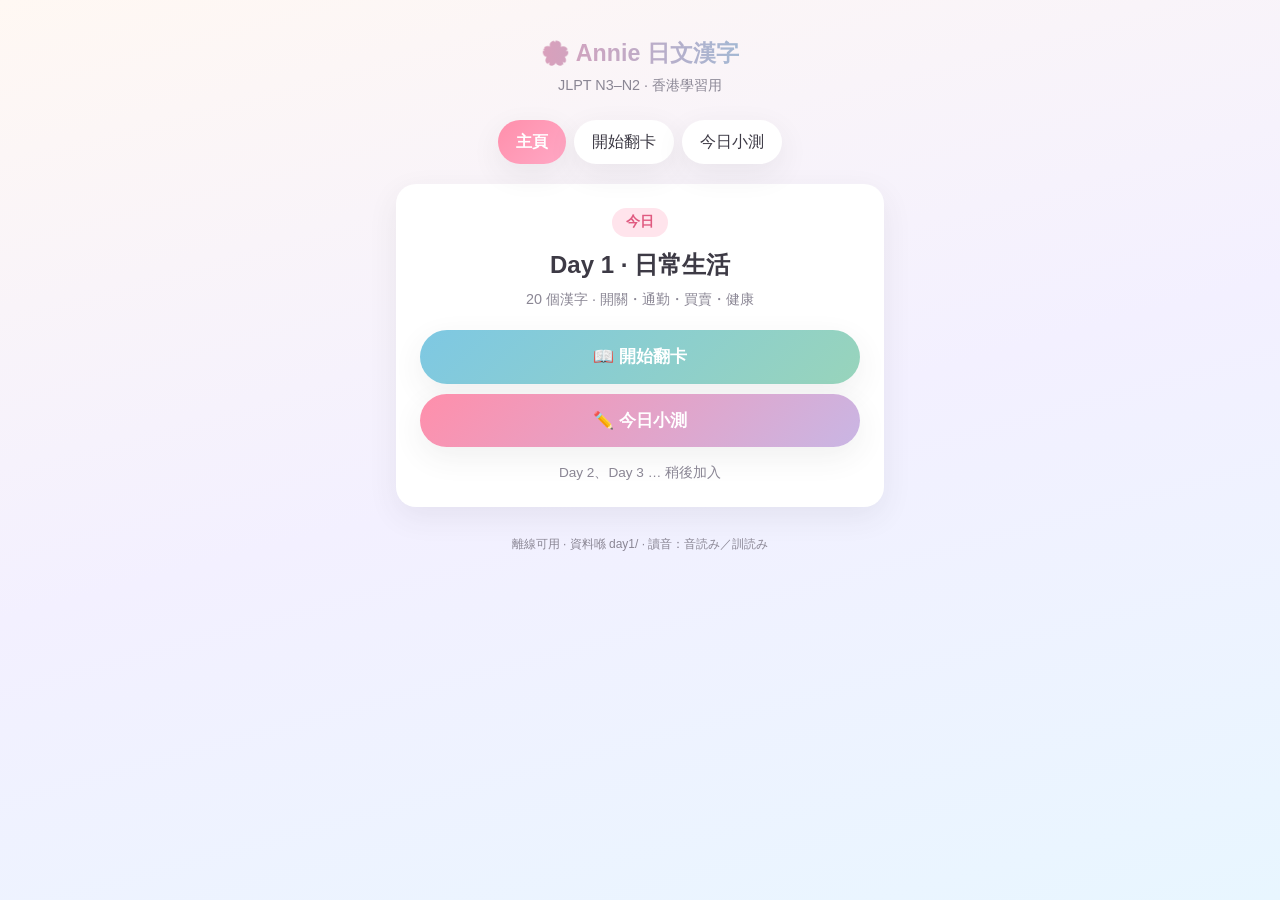
==== docs/flashcards/index.html @ c09129e2 "Add Day 1 Japanese kanji flashcards under docs/flashcards. Serve the static site from the existing G" ====
<!DOCTYPE html>
<html lang="zh-HK">
<head>
<meta charset="UTF-8" />
<meta name="viewport" content="width=device-width, initial-scale=1, viewport-fit=cover" />
<title>Annie 日文漢字 · 每日練習</title>
<style>
  :root {
    --bg: #fff8f3;
    --card: #ffffff;
    --accent: #ff8fab;
    --accent2: #7ec8e3;
    --mint: #98d4bb;
    --lavender: #c9b6e4;
    --text: #3d3a45;
    --muted: #8a8694;
    --shadow: 0 10px 30px rgba(61, 58, 69, 0.08);
    --radius: 20px;
  }
  * { box-sizing: border-box; margin: 0; padding: 0; }
  body {
    font-family: "Hiragino Sans", "Noto Sans TC", "PingFang HK", "Segoe UI", sans-serif;
    background: linear-gradient(165deg, #fff8f3 0%, #f3f0ff 50%, #e8f6ff 100%);
    color: var(--text);
    min-height: 100dvh;
    line-height: 1.5;
  }
  .app { max-width: 520px; margin: 0 auto; padding: 16px 16px 40px; }
  header.app-header {
    text-align: center; padding: 20px 8px 12px;
  }
  header.app-header h1 {
    font-size: 1.45rem; font-weight: 700;
    background: linear-gradient(90deg, #ff8fab, #7ec8e3);
    -webkit-background-clip: text; background-clip: text; color: transparent;
  }
  header.app-header p { color: var(--muted); font-size: 0.9rem; margin-top: 4px; }

  .nav {
    display: flex; gap: 8px; justify-content: center; flex-wrap: wrap;
    margin: 12px 0 20px;
  }
  .nav button, .btn {
    border: none; cursor: pointer; font: inherit;
    padding: 10px 18px; border-radius: 999px;
    background: var(--card); color: var(--text);
    box-shadow: var(--shadow); transition: transform .15s, background .15s;
  }
  .nav button:hover, .btn:hover { transform: translateY(-1px); }
  .nav button.active {
    background: linear-gradient(135deg, #ff8fab, #ffa8c5);
    color: #fff; font-weight: 600;
  }
  .btn-primary {
    background: linear-gradient(135deg, #7ec8e3, #98d4bb);
    color: #fff; font-weight: 600;
  }
  .btn-accent {
    background: linear-gradient(135deg, #ff8fab, #c9b6e4);
    color: #fff; font-weight: 600;
  }
  .btn-ghost {
    background: transparent; box-shadow: none;
    border: 2px solid #e8e4f0; color: var(--muted);
  }
  .hidden { display: none !important; }

  /* Home */
  .day-card {
    background: var(--card); border-radius: var(--radius);
    padding: 24px; box-shadow: var(--shadow); text-align: center;
  }
  .day-badge {
    display: inline-block; padding: 4px 14px; border-radius: 999px;
    background: #ffe4ec; color: #e05a80; font-size: 0.85rem; font-weight: 600;
    margin-bottom: 10px;
  }
  .day-card h2 { font-size: 1.5rem; margin-bottom: 6px; }
  .day-card .meta { color: var(--muted); font-size: 0.9rem; margin-bottom: 20px; }
  .day-actions { display: flex; flex-direction: column; gap: 10px; }
  .day-actions .btn { width: 100%; padding: 14px; font-size: 1.05rem; }
  .coming { margin-top: 16px; color: var(--muted); font-size: 0.85rem; }

  /* Study */
  .study-top {
    display: flex; align-items: center; justify-content: space-between;
    margin-bottom: 12px; gap: 8px;
  }
  .counter {
    font-weight: 700; color: var(--accent);
    background: #fff; padding: 6px 14px; border-radius: 999px;
    box-shadow: var(--shadow); font-size: 0.95rem;
  }
  .flip-scene {
    perspective: 1200px; margin: 0 auto 16px;
    width: 100%; max-width: 360px; aspect-ratio: 3/4;
  }
  .flip-card {
    width: 100%; height: 100%; position: relative;
    transform-style: preserve-3d; transition: transform 0.55s ease;
    cursor: pointer; border-radius: var(--radius);
  }
  .flip-card.flipped { transform: rotateY(180deg); }
  .face {
    position: absolute; inset: 0; backface-visibility: hidden;
    border-radius: var(--radius); background: var(--card);
    box-shadow: var(--shadow); overflow: hidden;
    display: flex; flex-direction: column; align-items: center;
    justify-content: center; padding: 20px;
  }
  .face.back { transform: rotateY(180deg); justify-content: flex-start; overflow-y: auto; }
  .face img {
    width: 70%; max-width: 220px; aspect-ratio: 1;
    object-fit: cover; border-radius: 16px;
    box-shadow: 0 4px 16px rgba(0,0,0,0.06); margin-bottom: 16px;
  }
  .kanji-big {
    font-size: clamp(3.5rem, 18vw, 5.5rem);
    font-weight: 700; line-height: 1; color: var(--text);
  }
  .hint { color: var(--muted); font-size: 0.8rem; margin-top: 10px; }
  .reading-block {
    width: 100%; margin: 8px 0; padding: 12px 14px;
    border-radius: 14px; background: #f8f5ff; text-align: left;
  }
  .reading-block.on { background: #eef7ff; }
  .reading-block.kun { background: #fff0f5; }
  .reading-label {
    font-size: 0.75rem; font-weight: 700; letter-spacing: 0.05em;
    color: var(--muted); margin-bottom: 2px;
  }
  .reading-value {
    font-size: 1.35rem; font-weight: 700; color: var(--text);
    font-family: "Hiragino Sans", "Noto Sans JP", sans-serif;
  }
  .meaning-zh {
    font-size: 1.15rem; font-weight: 600; margin: 10px 0 4px; color: #e05a80;
  }
  .meaning-en { color: var(--muted); font-size: 0.9rem; margin-bottom: 10px; }
  .example-box {
    width: 100%; padding: 12px; border-radius: 12px;
    background: #f0faf5; font-size: 0.95rem; text-align: left;
  }
  .tts-btn {
    margin-top: 14px; padding: 10px 20px; border-radius: 999px;
    border: none; background: linear-gradient(135deg, #7ec8e3, #c9b6e4);
    color: #fff; font-weight: 600; cursor: pointer; font: inherit;
  }
  .controls {
    display: flex; gap: 10px; justify-content: center; align-items: center;
    flex-wrap: wrap;
  }
  .controls .btn { min-width: 100px; }

  /* Test */
  .test-progress {
    height: 8px; background: #eee; border-radius: 999px; overflow: hidden;
    margin-bottom: 16px;
  }
  .test-progress .bar {
    height: 100%; background: linear-gradient(90deg, #ff8fab, #7ec8e3);
    width: 0%; transition: width .3s;
  }
  .q-card {
    background: var(--card); border-radius: var(--radius);
    padding: 22px; box-shadow: var(--shadow);
  }
  .q-type {
    display: inline-block; font-size: 0.75rem; font-weight: 700;
    padding: 3px 10px; border-radius: 999px; background: #eef7ff;
    color: #4a90b8; margin-bottom: 12px;
  }
  .q-prompt { font-size: 1.1rem; margin-bottom: 16px; text-align: center; }
  .q-prompt .big-kanji { font-size: 4rem; font-weight: 700; display: block; margin: 8px 0; }
  .q-prompt img {
    width: 140px; height: 140px; object-fit: cover; border-radius: 14px;
    display: block; margin: 10px auto;
  }
  .choices { display: grid; gap: 10px; }
  .choice {
    padding: 14px; border-radius: 14px; border: 2px solid #eee;
    background: #fafafa; cursor: pointer; font: inherit; text-align: center;
    font-size: 1.1rem; transition: border-color .15s, background .15s;
  }
  .choice:hover:not(:disabled) { border-color: var(--accent2); }
  .choice.correct { border-color: #5cb88a; background: #e8f8f0; }
  .choice.wrong { border-color: #e07a8a; background: #ffeef1; }
  .choice:disabled { cursor: default; opacity: 0.95; }
  .feedback {
    margin-top: 14px; padding: 12px; border-radius: 12px;
    background: #f8f5ff; font-size: 0.95rem; text-align: center;
  }
  .result-card { text-align: center; }
  .score-big { font-size: 3rem; font-weight: 700; color: var(--accent); margin: 10px 0; }
  .wrong-list { text-align: left; margin-top: 16px; }
  .wrong-item {
    padding: 12px; border-radius: 12px; background: #fff5f7;
    margin-bottom: 8px; font-size: 0.9rem;
  }
  .wrong-item strong { color: #e05a80; }

  footer.note {
    text-align: center; color: var(--muted); font-size: 0.75rem;
    margin-top: 28px;
  }
</style>
</head>
<body>
<div class="app">
  <header class="app-header">
    <h1>🌸 Annie 日文漢字</h1>
    <p>JLPT N3–N2 · 香港學習用</p>
  </header>

  <nav class="nav" id="mainNav">
    <button type="button" data-view="home" class="active">主頁</button>
    <button type="button" data-view="study">開始翻卡</button>
    <button type="button" data-view="test">今日小測</button>
  </nav>

  <!-- HOME -->
  <section id="view-home">
    <div class="day-card">
      <span class="day-badge">今日</span>
      <h2>Day 1 · 日常生活</h2>
      <p class="meta">20 個漢字 · 開關・通勤・買賣・健康</p>
      <div class="day-actions">
        <button type="button" class="btn btn-primary" id="btnStartStudy">📖 開始翻卡</button>
        <button type="button" class="btn btn-accent" id="btnStartTest">✏️ 今日小測</button>
      </div>
      <p class="coming">Day 2、Day 3 … 稍後加入</p>
    </div>
  </section>

  <!-- STUDY -->
  <section id="view-study" class="hidden">
    <div class="study-top">
      <button type="button" class="btn btn-ghost" id="btnStudyHome">← 主頁</button>
      <span class="counter" id="cardCounter">1 / 20</span>
      <span style="width:64px"></span>
    </div>
    <div class="flip-scene">
      <div class="flip-card" id="flipCard" tabindex="0" role="button" aria-label="撳一下翻卡">
        <div class="face front" id="cardFront"></div>
        <div class="face back" id="cardBack"></div>
      </div>
    </div>
    <div class="controls">
      <button type="button" class="btn" id="btnPrev">← 上一張</button>
      <button type="button" class="btn btn-primary" id="btnFlip">翻卡</button>
      <button type="button" class="btn" id="btnNext">下一張 →</button>
    </div>
  </section>

  <!-- TEST -->
  <section id="view-test" class="hidden">
    <div class="study-top">
      <button type="button" class="btn btn-ghost" id="btnTestHome">← 主頁</button>
      <span class="counter" id="testCounter">題 1 / 10</span>
      <span style="width:64px"></span>
    </div>
    <div class="test-progress"><div class="bar" id="testBar"></div></div>
    <div id="testArea"></div>
  </section>

  <footer class="note">離線可用 · 資料喺 day1/ · 讀音：音読み／訓読み</footer>
</div>

<script>
const DAY_PATH = "day1/";
let cards = [];
let idx = 0;
let flipped = false;
let testQ = [];
let testI = 0;
let testScore = 0;
let testAnswers = [];

async function loadCards() {
  const res = await fetch(DAY_PATH + "cards.json");
  cards = await res.json();
}

function showView(name) {
  ["home", "study", "test"].forEach(v => {
    document.getElementById("view-" + v).classList.toggle("hidden", v !== name);
  });
  document.querySelectorAll("#mainNav button").forEach(b => {
    b.classList.toggle("active", b.dataset.view === name);
  });
}

function imgSrc(c) {
  return DAY_PATH + c.image;
}

function renderCard() {
  const c = cards[idx];
  flipped = false;
  document.getElementById("flipCard").classList.remove("flipped");
  document.getElementById("cardCounter").textContent = `${idx + 1} / ${cards.length}`;

  document.getElementById("cardFront").innerHTML = `
    <img src="${imgSrc(c)}" alt="${c.meaning_en}" />
    <div class="kanji-big">${c.kanji}</div>
    <p class="hint">撳卡睇讀音同意思</p>
  `;

  const on = c.readings.on || "—";
  const kun = c.readings.kun || "—";
  document.getElementById("cardBack").innerHTML = `
    <div class="kanji-big" style="font-size:2.8rem;margin-bottom:8px">${c.kanji}</div>
    <div class="reading-block on">
      <div class="reading-label">音読み（音）</div>
      <div class="reading-value">${on}</div>
    </div>
    <div class="reading-block kun">
      <div class="reading-label">訓読み（訓）</div>
      <div class="reading-value">${kun}</div>
    </div>
    <div class="meaning-zh">粵語意思：${c.meaning_zh_hk}</div>
    <div class="meaning-en">${c.meaning_en}</div>
    <div class="example-box"><strong>例句／詞：</strong>${c.example}</div>
    <button type="button" class="tts-btn" id="ttsBtn">🔊 讀一次</button>
  `;
  document.getElementById("ttsBtn").onclick = (e) => {
    e.stopPropagation();
    speakCard(c);
  };
}

function speakCard(c) {
  if (!window.speechSynthesis) return;
  speechSynthesis.cancel();
  const parts = [];
  if (c.readings.kun && c.readings.kun !== "—") {
    // speak first kun reading in hiragana-ish: use example word reading if possible
    parts.push(c.readings.kun.split("・")[0]);
  } else if (c.readings.on) {
    parts.push(c.readings.on);
  }
  // Prefer speaking the example word's kana from parentheses
  const m = c.example.match(/（([^）]+)）/);
  const text = m ? m[1].split("・")[0] : (parts[0] || c.kanji);
  const u = new SpeechSynthesisUtterance(text);
  u.lang = "ja-JP";
  u.rate = 0.85;
  speechSynthesis.speak(u);
}

function flip() {
  flipped = !flipped;
  document.getElementById("flipCard").classList.toggle("flipped", flipped);
}

function nextCard() {
  idx = (idx + 1) % cards.length;
  renderCard();
}
function prevCard() {
  idx = (idx - 1 + cards.length) % cards.length;
  renderCard();
}

/* ---- TEST ---- */
function shuffle(a) {
  const arr = a.slice();
  for (let i = arr.length - 1; i > 0; i--) {
    const j = Math.floor(Math.random() * (i + 1));
    [arr[i], arr[j]] = [arr[j], arr[i]];
  }
  return arr;
}

function pickWrong(correct, fieldFn, n = 3) {
  const others = shuffle(cards.filter(c => c.id !== correct.id));
  const opts = [fieldFn(correct)];
  for (const o of others) {
    const v = fieldFn(o);
    if (!opts.includes(v)) opts.push(v);
    if (opts.length >= n + 1) break;
  }
  return shuffle(opts);
}

function buildQuiz() {
  const pool = shuffle(cards);
  const qs = [];

  // 3× image/meaning → kanji
  for (let i = 0; i < 3; i++) {
    const c = pool[i];
    qs.push({
      type: "img2kanji",
      typeLabel: "睇圖揀漢字",
      card: c,
      prompt: `邊個漢字代表「${c.meaning_zh_hk}」？`,
      showImg: true,
      choices: pickWrong(c, x => x.kanji),
      answer: c.kanji,
      explain: `${c.kanji}　音 ${c.readings.on}　訓 ${c.readings.kun}`
    });
  }

  // 4× kanji → reading (mix on/kun)
  for (let i = 3; i < 7; i++) {
    const c = pool[i];
    const askOn = i % 2 === 0 && c.readings.on && c.readings.on !== "—";
    const correct = askOn ? c.readings.on : (c.readings.kun !== "—" ? c.readings.kun : c.readings.on);
    const label = askOn ? "音読み" : "訓読み";
    qs.push({
      type: "kanji2read",
      typeLabel: `揀正確${label}`,
      card: c,
      prompt: `<span class="big-kanji">${c.kanji}</span>正確嘅<strong>${label}</strong>係？`,
      showImg: false,
      choices: pickWrong(c, x => {
        if (askOn) return x.readings.on;
        return x.readings.kun !== "—" ? x.readings.kun : x.readings.on;
      }),
      answer: correct,
      explain: `${c.kanji}　音 ${c.readings.on}　訓 ${c.readings.kun}　（${c.meaning_zh_hk}）`
    });
  }

  // 3× example → meaning
  for (let i = 7; i < 10; i++) {
    const c = pool[i];
    const word = c.example.split("—")[0].trim();
    qs.push({
      type: "ex2mean",
      typeLabel: "例句意思",
      card: c,
      prompt: `「${word}」嘅意思係？`,
      showImg: false,
      choices: pickWrong(c, x => x.meaning_zh_hk),
      answer: c.meaning_zh_hk,
      explain: `${c.kanji}　${c.example}`
    });
  }

  return shuffle(qs).slice(0, 10);
}

function startTest() {
  testQ = buildQuiz();
  testI = 0;
  testScore = 0;
  testAnswers = [];
  showView("test");
  renderQuestion();
}

function renderQuestion() {
  const area = document.getElementById("testArea");
  if (testI >= testQ.length) {
    renderResult();
    return;
  }
  const q = testQ[testI];
  document.getElementById("testCounter").textContent = `題 ${testI + 1} / ${testQ.length}`;
  document.getElementById("testBar").style.width = `${(testI / testQ.length) * 100}%`;

  let promptHtml = `<div class="q-prompt">${q.prompt}`;
  if (q.showImg) promptHtml += `<img src="${imgSrc(q.card)}" alt="" />`;
  promptHtml += `</div>`;

  area.innerHTML = `
    <div class="q-card">
      <span class="q-type">${q.typeLabel}</span>
      ${promptHtml}
      <div class="choices" id="choices">
        ${q.choices.map(ch => `<button type="button" class="choice" data-val="${encodeURIComponent(ch)}">${ch}</button>`).join("")}
      </div>
      <div id="qFeedback" class="feedback hidden"></div>
      <div style="margin-top:14px;text-align:center" class="hidden" id="nextQWrap">
        <button type="button" class="btn btn-primary" id="btnNextQ">下一題 →</button>
      </div>
    </div>
  `;

  document.querySelectorAll(".choice").forEach(btn => {
    btn.addEventListener("click", () => answerQ(btn, q));
  });
}

function answerQ(btn, q) {
  const val = decodeURIComponent(btn.dataset.val);
  const correct = val === q.answer;
  if (correct) testScore++;
  testAnswers.push({ q, chosen: val, correct });

  document.querySelectorAll(".choice").forEach(b => {
    b.disabled = true;
    const v = decodeURIComponent(b.dataset.val);
    if (v === q.answer) b.classList.add("correct");
    if (v === val && !correct) b.classList.add("wrong");
  });

  const fb = document.getElementById("qFeedback");
  fb.classList.remove("hidden");
  fb.innerHTML = correct
    ? `✅ 啱！<br>${q.explain}`
    : `❌ 唔啱。正解：<strong>${q.answer}</strong><br>${q.explain}`;
  document.getElementById("nextQWrap").classList.remove("hidden");
  document.getElementById("btnNextQ").onclick = () => {
    testI++;
    renderQuestion();
  };
  document.getElementById("testBar").style.width = `${((testI + 1) / testQ.length) * 100}%`;
}

function renderResult() {
  document.getElementById("testCounter").textContent = "完成！";
  document.getElementById("testBar").style.width = "100%";
  const wrongs = testAnswers.filter(a => !a.correct);
  const area = document.getElementById("testArea");
  area.innerHTML = `
    <div class="q-card result-card">
      <h2>今日小測結果</h2>
      <div class="score-big">${testScore} / ${testQ.length}</div>
      <p>${testScore === testQ.length ? "完美！太叻啦 🎉" : testScore >= 7 ? "唔錯呀，繼續加油 💪" : "再翻卡溫習吓啦 📖"}</p>
      ${wrongs.length ? `
        <div class="wrong-list">
          <h3 style="margin-bottom:8px">需要再睇：</h3>
          ${wrongs.map(w => `
            <div class="wrong-item">
              <strong>${w.q.card.kanji}</strong> — 你揀咗「${w.chosen}」<br>
              正解：${w.q.answer}<br>
              音 ${w.q.card.readings.on}　／　訓 ${w.q.card.readings.kun}
            </div>
          `).join("")}
        </div>
      ` : ""}
      <div style="display:flex;flex-direction:column;gap:10px;margin-top:20px">
        <button type="button" class="btn btn-accent" id="btnRetry">再試一次</button>
        <button type="button" class="btn btn-primary" id="btnBackStudy">返去翻卡</button>
        <button type="button" class="btn btn-ghost" id="btnBackHome">主頁</button>
      </div>
    </div>
  `;
  document.getElementById("btnRetry").onclick = startTest;
  document.getElementById("btnBackStudy").onclick = () => { showView("study"); renderCard(); };
  document.getElementById("btnBackHome").onclick = () => showView("home");
}

/* ---- wire up ---- */
document.getElementById("mainNav").addEventListener("click", e => {
  const b = e.target.closest("button[data-view]");
  if (!b) return;
  if (b.dataset.view === "study") { showView("study"); renderCard(); }
  else if (b.dataset.view === "test") startTest();
  else showView("home");
});
document.getElementById("btnStartStudy").onclick = () => { showView("study"); renderCard(); };
document.getElementById("btnStartTest").onclick = startTest;
document.getElementById("btnStudyHome").onclick = () => showView("home");
document.getElementById("btnTestHome").onclick = () => showView("home");
document.getElementById("btnFlip").onclick = flip;
document.getElementById("btnNext").onclick = nextCard;
document.getElementById("btnPrev").onclick = prevCard;
document.getElementById("flipCard").onclick = (e) => {
  if (e.target.closest("#ttsBtn")) return;
  flip();
};

document.addEventListener("keydown", e => {
  if (document.getElementById("view-study").classList.contains("hidden")) return;
  if (e.key === "ArrowRight") nextCard();
  else if (e.key === "ArrowLeft") prevCard();
  else if (e.key === " " || e.key === "Enter") { e.preventDefault(); flip(); }
});

loadCards().then(() => {
  console.log("Loaded", cards.length, "cards");
}).catch(err => {
  document.getElementById("view-home").innerHTML =
    `<div class="day-card"><p>載入失敗：請用本地伺服器開啟，或確認 day1/cards.json 存在。<br>${err}</p></div>`;
});
</script>
</body>
</html>
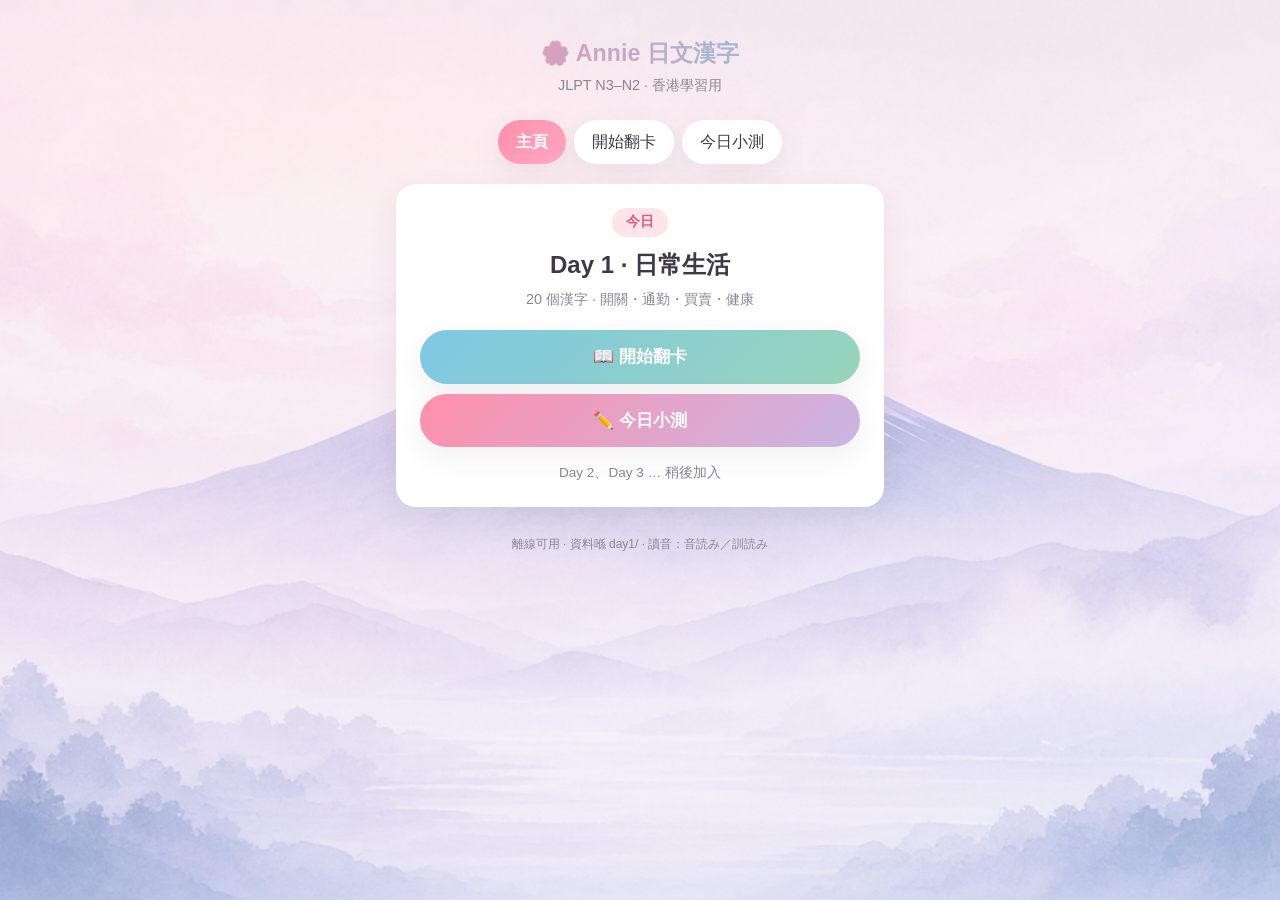
==== commit d7dfcfe1: "Add Mt Fuji background to the flashcard site. Use fuji-bg.png as a fixed cover behind the daily kanj" ====
--- a/docs/flashcards/index.html
+++ b/docs/flashcards/index.html
@@ -20,10 +20,21 @@
   * { box-sizing: border-box; margin: 0; padding: 0; }
   body {
     font-family: "Hiragino Sans", "Noto Sans TC", "PingFang HK", "Segoe UI", sans-serif;
-    background: linear-gradient(165deg, #fff8f3 0%, #f3f0ff 50%, #e8f6ff 100%);
     color: var(--text);
     min-height: 100dvh;
     line-height: 1.5;
+    background-color: #f3eef8;
+    background-image:
+      linear-gradient(180deg, rgba(255,248,243,0.55) 0%, rgba(243,240,255,0.45) 40%, rgba(232,246,255,0.5) 100%),
+      url("fuji-bg.png");
+    background-size: cover;
+    background-position: center bottom;
+    background-repeat: no-repeat;
+    background-attachment: fixed;
+  }
+  .day-card, .face, .nav button, .btn, .counter, .q-card {
+    background: rgba(255,255,255,0.92);
+    backdrop-filter: blur(8px);
   }
   .app { max-width: 520px; margin: 0 auto; padding: 16px 16px 40px; }
   header.app-header {
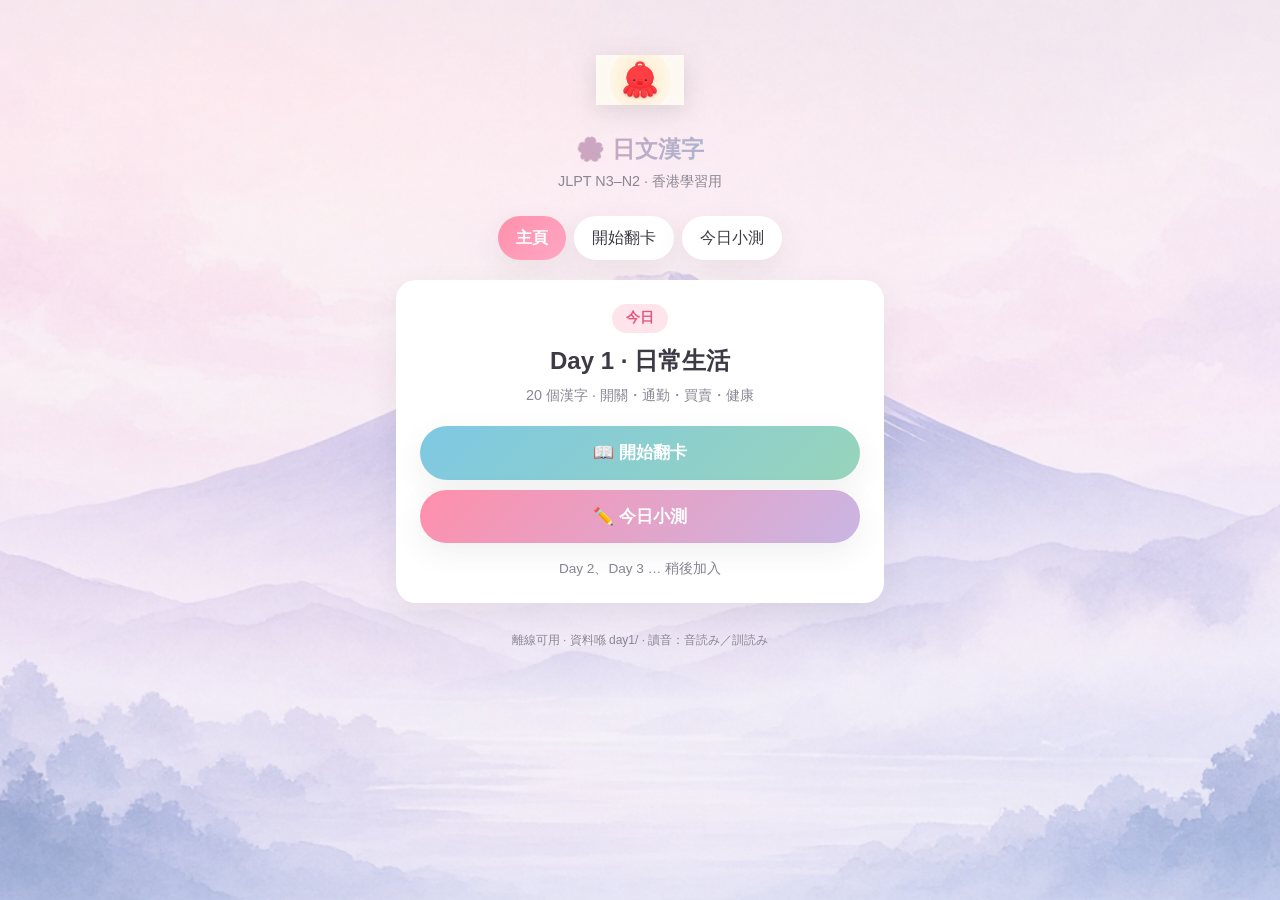
==== commit 30a8187f: "Add the octopus mascot and drop Annie from the flashcard title. Put the plush illustration in the he" ====
--- a/docs/flashcards/index.html
+++ b/docs/flashcards/index.html
@@ -3,7 +3,7 @@
 <head>
 <meta charset="UTF-8" />
 <meta name="viewport" content="width=device-width, initial-scale=1, viewport-fit=cover" />
-<title>Annie 日文漢字 · 每日練習</title>
+<title>日文漢字 · 每日練習</title>
 <style>
   :root {
     --bg: #fff8f3;
@@ -45,6 +45,12 @@
     background: linear-gradient(90deg, #ff8fab, #7ec8e3);
     -webkit-background-clip: text; background-clip: text; color: transparent;
   }
+
+  .mascot {
+    width: 88px; height: 88px; margin: 0 auto 8px;
+    display: block; object-fit: contain;
+    filter: drop-shadow(0 6px 12px rgba(61,58,69,0.15));
+  }
   header.app-header p { color: var(--muted); font-size: 0.9rem; margin-top: 4px; }
 
   .nav {
@@ -219,7 +225,8 @@
 <body>
 <div class="app">
   <header class="app-header">
-    <h1>🌸 Annie 日文漢字</h1>
+    <img class="mascot" src="octopus-mascot.png" alt="章魚公仔" width="88" height="88" />
+    <h1>🌸 日文漢字</h1>
     <p>JLPT N3–N2 · 香港學習用</p>
   </header>
 
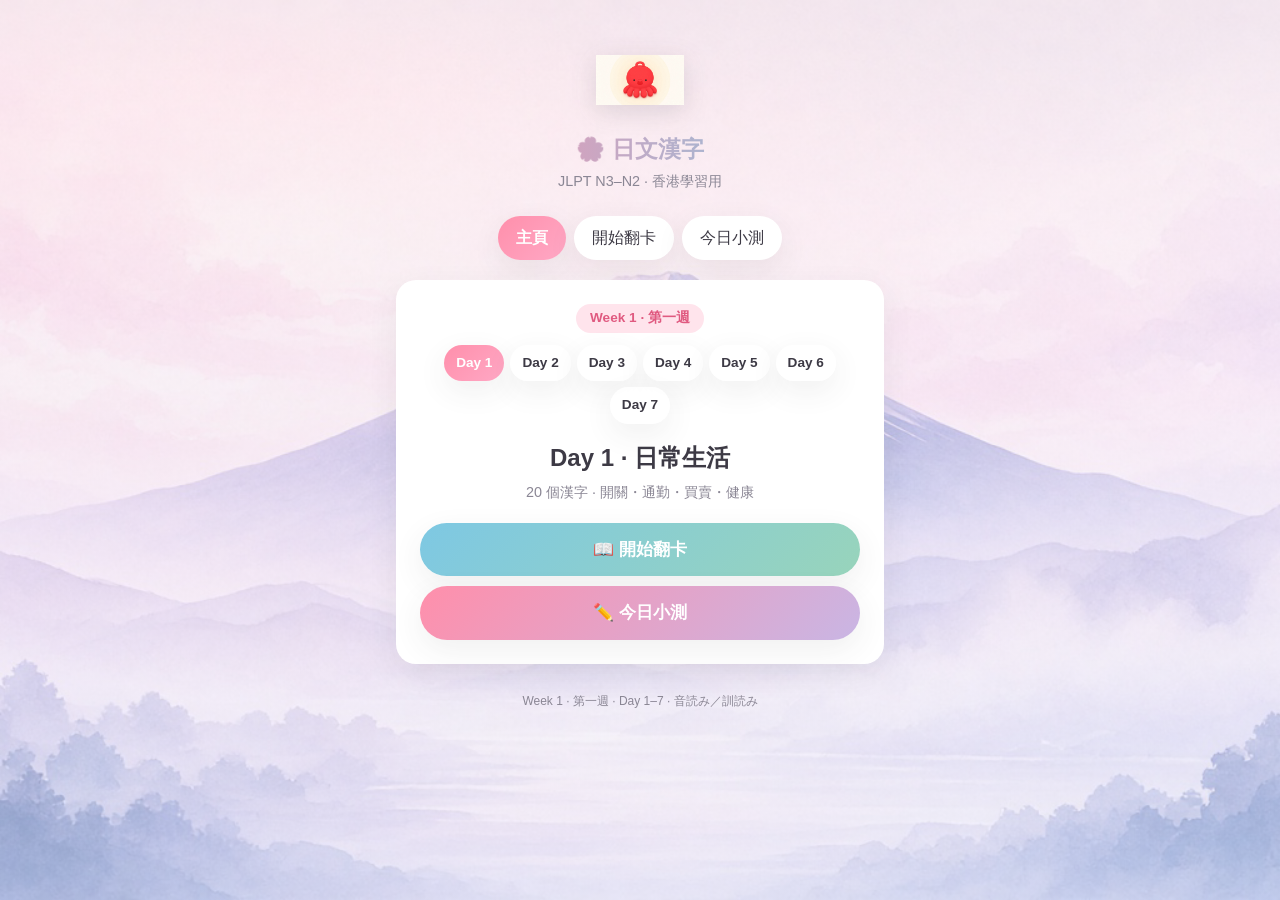
==== commit b3a30590: "Add Week 1 days 2–7 to the flashcard site. Let the home page switch across seven everyday themes, ea" ====
--- a/docs/flashcards/index.html
+++ b/docs/flashcards/index.html
@@ -96,7 +96,21 @@
   .day-card .meta { color: var(--muted); font-size: 0.9rem; margin-bottom: 20px; }
   .day-actions { display: flex; flex-direction: column; gap: 10px; }
   .day-actions .btn { width: 100%; padding: 14px; font-size: 1.05rem; }
-  .coming { margin-top: 16px; color: var(--muted); font-size: 0.85rem; }
+  .day-switch {
+    display: flex; flex-wrap: wrap; gap: 6px; justify-content: center;
+    margin: 2px 0 16px;
+  }
+  .day-switch button {
+    border: none; cursor: pointer; font: inherit; font-weight: 700;
+    padding: 8px 12px; border-radius: 999px;
+    background: rgba(255,255,255,0.92); color: var(--text);
+    box-shadow: var(--shadow); font-size: 0.85rem;
+  }
+  .day-switch button.active {
+    background: linear-gradient(135deg, #ff8fab, #ffa8c5);
+    color: #fff;
+  }
+  .day-chip { font-size: 0.85rem; }
 
   /* Study */
   .study-top {
@@ -239,14 +253,14 @@
   <!-- HOME -->
   <section id="view-home">
     <div class="day-card">
-      <span class="day-badge">今日</span>
-      <h2>Day 1 · 日常生活</h2>
-      <p class="meta">20 個漢字 · 開關・通勤・買賣・健康</p>
+      <span class="day-badge" id="weekBadge">Week 1 · 第一週</span>
+      <div class="day-switch" id="daySwitch" role="group" aria-label="選擇日子"></div>
+      <h2 id="dayTitle">Day 1 · 日常生活</h2>
+      <p class="meta" id="dayMeta">20 個漢字 · 開關・通勤・買賣・健康</p>
       <div class="day-actions">
         <button type="button" class="btn btn-primary" id="btnStartStudy">📖 開始翻卡</button>
         <button type="button" class="btn btn-accent" id="btnStartTest">✏️ 今日小測</button>
       </div>
-      <p class="coming">Day 2、Day 3 … 稍後加入</p>
     </div>
   </section>
 
@@ -255,7 +269,7 @@
     <div class="study-top">
       <button type="button" class="btn btn-ghost" id="btnStudyHome">← 主頁</button>
       <span class="counter" id="cardCounter">1 / 20</span>
-      <span style="width:64px"></span>
+      <span class="counter day-chip" id="studyDayChip">Day 1</span>
     </div>
     <div class="flip-scene">
       <div class="flip-card" id="flipCard" tabindex="0" role="button" aria-label="撳一下翻卡">
@@ -275,17 +289,18 @@
     <div class="study-top">
       <button type="button" class="btn btn-ghost" id="btnTestHome">← 主頁</button>
       <span class="counter" id="testCounter">題 1 / 10</span>
-      <span style="width:64px"></span>
+      <span class="counter day-chip" id="testDayChip">Day 1</span>
     </div>
     <div class="test-progress"><div class="bar" id="testBar"></div></div>
     <div id="testArea"></div>
   </section>
 
-  <footer class="note">離線可用 · 資料喺 day1/ · 讀音：音読み／訓読み</footer>
+  <footer class="note">Week 1 · 第一週 · Day 1–7 · 音読み／訓読み</footer>
 </div>
 
 <script>
-const DAY_PATH = "day1/";
+let week = null;
+let dayInfo = null;
 let cards = [];
 let idx = 0;
 let flipped = false;
@@ -294,9 +309,37 @@
 let testScore = 0;
 let testAnswers = [];
 
-async function loadCards() {
-  const res = await fetch(DAY_PATH + "cards.json");
+async function loadWeek() {
+  const res = await fetch("week.json");
+  if (!res.ok) throw new Error("week.json");
+  week = await res.json();
+  const box = document.getElementById("daySwitch");
+  box.innerHTML = week.days.map(d =>
+    `<button type="button" data-day="${d.id}">Day ${d.id}</button>`
+  ).join("");
+  box.onclick = (e) => {
+    const b = e.target.closest("button[data-day]");
+    if (!b) return;
+    selectDay(Number(b.dataset.day));
+  };
+  await selectDay(week.days[0].id);
+}
+
+async function selectDay(id) {
+  dayInfo = week.days.find(d => d.id === id);
+  document.querySelectorAll("#daySwitch button").forEach(b => {
+    b.classList.toggle("active", Number(b.dataset.day) === id);
+  });
+  document.getElementById("weekBadge").textContent = `${week.label} · ${week.label_zh}`;
+  document.getElementById("dayTitle").textContent = `Day ${dayInfo.id} · ${dayInfo.title}`;
+  document.getElementById("dayMeta").textContent = dayInfo.meta;
+  document.getElementById("studyDayChip").textContent = `Day ${dayInfo.id}`;
+  document.getElementById("testDayChip").textContent = `Day ${dayInfo.id}`;
+  const res = await fetch(dayInfo.path + "cards.json");
+  if (!res.ok) throw new Error(dayInfo.path + "cards.json");
   cards = await res.json();
+  idx = 0;
+  flipped = false;
 }
 
 function showView(name) {
@@ -309,7 +352,7 @@
 }
 
 function imgSrc(c) {
-  return DAY_PATH + c.image;
+  return dayInfo.path + c.image;
 }
 
 function renderCard() {
@@ -535,7 +578,7 @@
   const area = document.getElementById("testArea");
   area.innerHTML = `
     <div class="q-card result-card">
-      <h2>今日小測結果</h2>
+      <h2>Day ${dayInfo.id} · 小測結果</h2>
       <div class="score-big">${testScore} / ${testQ.length}</div>
       <p>${testScore === testQ.length ? "完美！太叻啦 🎉" : testScore >= 7 ? "唔錯呀，繼續加油 💪" : "再翻卡溫習吓啦 📖"}</p>
       ${wrongs.length ? `
@@ -563,15 +606,20 @@
 }
 
 /* ---- wire up ---- */
+function openStudy() {
+  if (!cards.length) return;
+  showView("study");
+  renderCard();
+}
 document.getElementById("mainNav").addEventListener("click", e => {
   const b = e.target.closest("button[data-view]");
   if (!b) return;
-  if (b.dataset.view === "study") { showView("study"); renderCard(); }
-  else if (b.dataset.view === "test") startTest();
+  if (b.dataset.view === "study") openStudy();
+  else if (b.dataset.view === "test") { if (cards.length) startTest(); }
   else showView("home");
 });
-document.getElementById("btnStartStudy").onclick = () => { showView("study"); renderCard(); };
-document.getElementById("btnStartTest").onclick = startTest;
+document.getElementById("btnStartStudy").onclick = openStudy;
+document.getElementById("btnStartTest").onclick = () => { if (cards.length) startTest(); };
 document.getElementById("btnStudyHome").onclick = () => showView("home");
 document.getElementById("btnTestHome").onclick = () => showView("home");
 document.getElementById("btnFlip").onclick = flip;
@@ -589,11 +637,11 @@
   else if (e.key === " " || e.key === "Enter") { e.preventDefault(); flip(); }
 });
 
-loadCards().then(() => {
-  console.log("Loaded", cards.length, "cards");
+loadWeek().then(() => {
+  console.log("Loaded", week.days.length, "days");
 }).catch(err => {
   document.getElementById("view-home").innerHTML =
-    `<div class="day-card"><p>載入失敗：請用本地伺服器開啟，或確認 day1/cards.json 存在。<br>${err}</p></div>`;
+    `<div class="day-card"><p>載入失敗：請用本地伺服器開啟，或確認 week.json 同各日 cards.json 存在。<br>${err}</p></div>`;
 });
 </script>
 </body>
